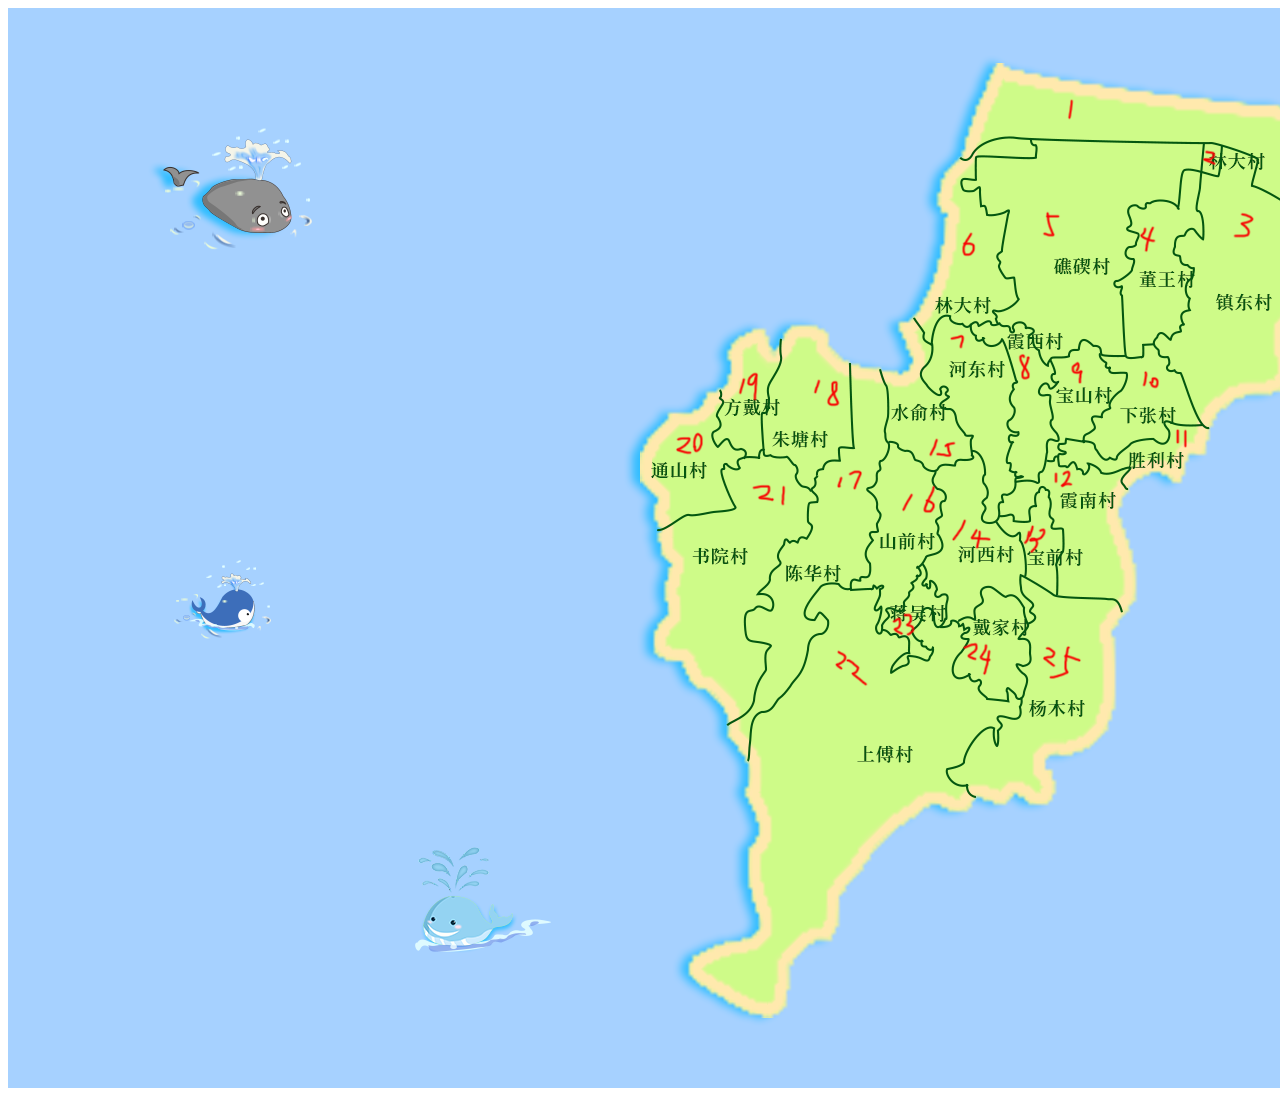
==== html/mapXY.html @ faf5d1be "xp" ====
<!DOCTYPE html>
<html>
<head>
    <meta charset="utf-8" />
    <meta http-equiv="X-UA-Compatible" content="IE=edge">
    <title>Page Title</title>
    <meta name="viewport" content="width=device-width, initial-scale=1">
    <link rel="stylesheet" type="text/css" media="screen" href="main.css" />
    <script src="main.js"></script>
</head>
<body>
<img src="资料/霞浦街道村.png" alt="" usemap="#Map">
<map name="Map">
  <area shape="poly" coords="991,62,1269,104,1340,156,1310,182,1310,216,1244,177,1252,151,1203,134,1020,131,985,130,960,147" href="#">
  <area shape="poly" coords="1216,137,1211,168,1195,163,1197,135,1205,135" href="#">
  <area shape="poly" coords="1217,140,1251,152,1244,177,1308,217,1299,298,1272,317,1276,367,1254,380,1225,384,1196,416,1175,366,1160,360,1162,350,1151,347,1149,334,1154,326,1162,333,1175,321,1176,303,1182,300,1179,278,1186,263,1165,245,1182,222,1192,232,1195,205,1190,202,1193,164,1211,168" href="#">
  <area shape="poly" coords="1118,349,1137,349,1135,337,1144,336,1152,324,1163,329,1174,320,1175,303,1182,300,1178,277,1185,262,1166,244,1184,222,1192,229,1194,206,1189,201,1191,162,1176,161,1170,200,1144,192,1121,198,1120,216,1132,224,1128,235,1118,241,1126,251,1109,275,1115,282" href="#">
  <area shape="poly" coords="1196,134,1193,162,1175,160,1169,197,1146,190,1120,198,1119,219,1130,223,1129,235,1119,240,1126,250,1107,275,1114,280,1117,347,1095,346,1092,338,1087,338,1075,331,1071,340,1064,342,1063,349,1044,349,1041,355,1023,333,1027,323,1019,318,1007,318,993,316,987,307,1011,294,1008,271,996,269,990,249,995,240,1000,202,984,208,976,199,972,180,957,182,954,172,964,173,971,149,1027,148,1024,135" href="#">
  <area shape="poly" coords="1023,131,1027,148,970,149,965,169,955,172,958,181,970,181,974,199,981,207,999,202,993,243,989,250,996,270,1007,269,1010,290,989,304,991,316,965,317,939,306,926,337,910,314,946,210,938,192,958,151,985,129" href="#">
  <area shape="poly" coords="925,337,942,309,965,318,974,332,986,337,996,333,1010,373,1001,391,1006,401,1001,413,1012,426,1002,432,1000,450,1009,470,993,487,993,509,976,512,979,486,976,470,974,449,962,444,965,431,950,418,947,404,935,397,940,389,939,378,932,385,911,367" href="#">
  <area shape="poly" coords="969,318,975,329,988,336,996,330,1010,373,1003,393,1008,400,1003,410,1012,424,1005,433,1002,447,1010,469,1032,473,1032,464,1041,436,1048,433,1044,417,1041,390,1031,386,1038,374,1042,380,1051,375,1045,370,1045,354,1039,358,1023,332,1026,323,1017,318" href="#">
  <area shape="poly" coords="1077,331,1094,344,1102,365,1118,362,1114,379,1100,394,1100,404,1087,407,1087,421,1076,433,1058,431,1051,437,1062,446,1040,451,1043,436,1051,433,1042,389,1033,386,1037,377,1042,380,1050,374,1046,371,1045,352,1064,349" href="#">
  <area shape="poly" coords="1097,346,1104,363,1118,363,1117,378,1102,393,1102,401,1090,407,1088,419,1078,434,1086,435,1095,452,1106,451,1135,432,1145,432,1157,434,1162,424,1157,414,1194,417,1174,367,1159,363,1160,351,1150,347,1147,337,1135,338,1139,349" href="#">
  <area shape="poly" coords="1196,417,1193,438,1173,442,1166,463,1142,456,1119,481,1113,474,1122,461,1096,466,1080,455,1077,467,1064,453,1061,460,1052,456,1050,449,1063,447,1053,438,1059,432,1085,436,1097,451,1109,452,1135,433,1156,432,1163,426,1159,415" href="#">
  <area shape="poly" coords="1119,481,1112,474,1120,462,1095,465,1081,457,1077,465,1065,454,1061,459,1052,457,1044,451,1031,461,1032,472,1012,469,1007,480,996,487,994,507,1002,507,1007,510,1023,514,1023,500,1030,498,1029,484,1036,479,1042,487,1043,503,1045,517,1055,521,1056,542,1050,555,1050,588,1107,592,1114,598,1121,555,1107,513,1104,499" href="#">
  <area shape="poly" coords="1050,588,1048,555,1055,544,1055,524,1045,519,1041,487,1038,481,1030,483,1031,496,1024,499,1024,510,1007,510,994,508,990,513,1003,527,1011,524,1019,568" href="#">
  <area shape="poly" coords="964,446,973,450,976,472,980,487,976,511,988,516,1003,527,1011,525,1018,570,1015,565,1014,582,1025,595,1022,602,1029,608,1022,618,1017,594,999,587,977,577,975,585,974,595,968,604,953,612,936,618,939,587,933,587,928,577,923,573,920,583,912,577,919,567,914,556,919,549,933,542,930,519,933,506,934,493,935,484,927,475,931,458,946,458,949,454" href="#">
  <area shape="poly" coords="874,369,897,374,909,368,931,386,938,380,940,390,933,396,946,403,951,415,964,429,963,446,933,458,927,462,915,456,907,451,901,442,889,438,880,434,878,406,880,385" href="#">
  <area shape="poly" coords="881,435,900,442,909,452,929,461,927,476,936,483,930,524,932,539,911,558,914,565,895,598,884,599,880,606,875,623,872,626,873,601,868,601,875,580,846,580,842,574,863,567,861,546,866,526,870,526,871,507,861,482" href="#">
  <area shape="poly" coords="842,364,873,365,881,434,860,480,872,506,867,525,861,546,862,566,844,573,845,582,831,578,819,576,799,604,806,611,812,604,820,614,819,623,806,630,798,657,767,698,751,706,741,743,724,717,746,695,764,636,738,630,738,602,751,599,765,603,765,591,752,585,775,555,772,542,778,533,798,531,805,517,800,496,811,494,803,480,819,456,831,452,832,439,845,438" href="#">
  <area shape="poly" coords="776,338,796,322,837,359,844,440,831,438,833,453,815,458,803,479,787,472,789,460,779,449,753,448,753,406,762,402,762,380" href="#">
  <area shape="poly" coords="769,349,759,346,747,329,731,337,722,383,715,386,711,409,713,417,707,425,711,438,721,432,732,442,738,449,755,447,752,408,763,400,762,377" href="#">
  <area shape="poly" coords="652,519,679,507,727,501,712,462,716,456,730,460,730,453,737,448,721,433,710,438,705,426,712,414,710,386,699,402,674,413,641,439,640,468,654,489" href="#">
  <area shape="poly" coords="728,499,681,507,656,521,670,555,666,614,655,631,660,649,680,648,697,678,725,714,762,639,749,634,737,629,737,603,749,597,764,601,764,593,750,588,773,554,770,542,780,528,800,530,805,518,799,496,810,493,805,479,790,474,789,462,778,450,756,449,734,450,733,460,717,456,714,463" href="#">
  <area shape="poly" coords="743,744,743,783,758,820,748,842,748,889,755,927,693,956,755,999,779,953,817,921,827,882,918,794,957,796,970,787,960,778,938,765,955,757,978,721,985,720,990,739,991,724,995,719,989,709,1009,710,1016,688,1004,681,1000,693,977,689,972,678,973,676,962,669,947,669,946,655,962,634,955,628,964,621,950,617,936,618,927,619,923,602,918,601,905,622,916,637,925,640,922,650,901,648,902,658,886,662,892,649,900,639,899,628,888,628,872,625,871,601,868,601,873,581,843,582,819,577,801,603,808,609,811,603,820,612,818,623,805,630,800,659,765,700,754,705" href="#">
  <area shape="poly" coords="912,558,919,564,913,576,921,581,926,573,931,584,937,587,935,614,929,617,926,600,921,599,905,619,914,636,924,640,922,649,902,648,902,654,887,662,896,647,902,640,899,628,876,626,884,603,897,604,897,595,916,565" href="#">
  <area shape="poly" coords="978,577,1017,595,1021,616,1011,629,1020,631,1021,655,1010,654,1019,669,1017,685,1001,683,1000,691,979,688,973,679,965,668,951,669,946,657,961,636,956,628,963,623,953,616,942,618,968,605,975,595" href="#">
  <area shape="poly" coords="940,765,971,785,993,788,1004,780,1034,792,1042,781,1030,757,1040,740,1083,734,1099,696,1098,618,1112,599,1106,591,1051,590,1018,568,1015,581,1025,594,1023,602,1031,608,1012,629,1020,630,1021,655,1014,654,1020,668,1011,708,992,710,995,718,992,725,992,741,984,723,979,722,954,759" href="#">
</map>

</body>
</html>
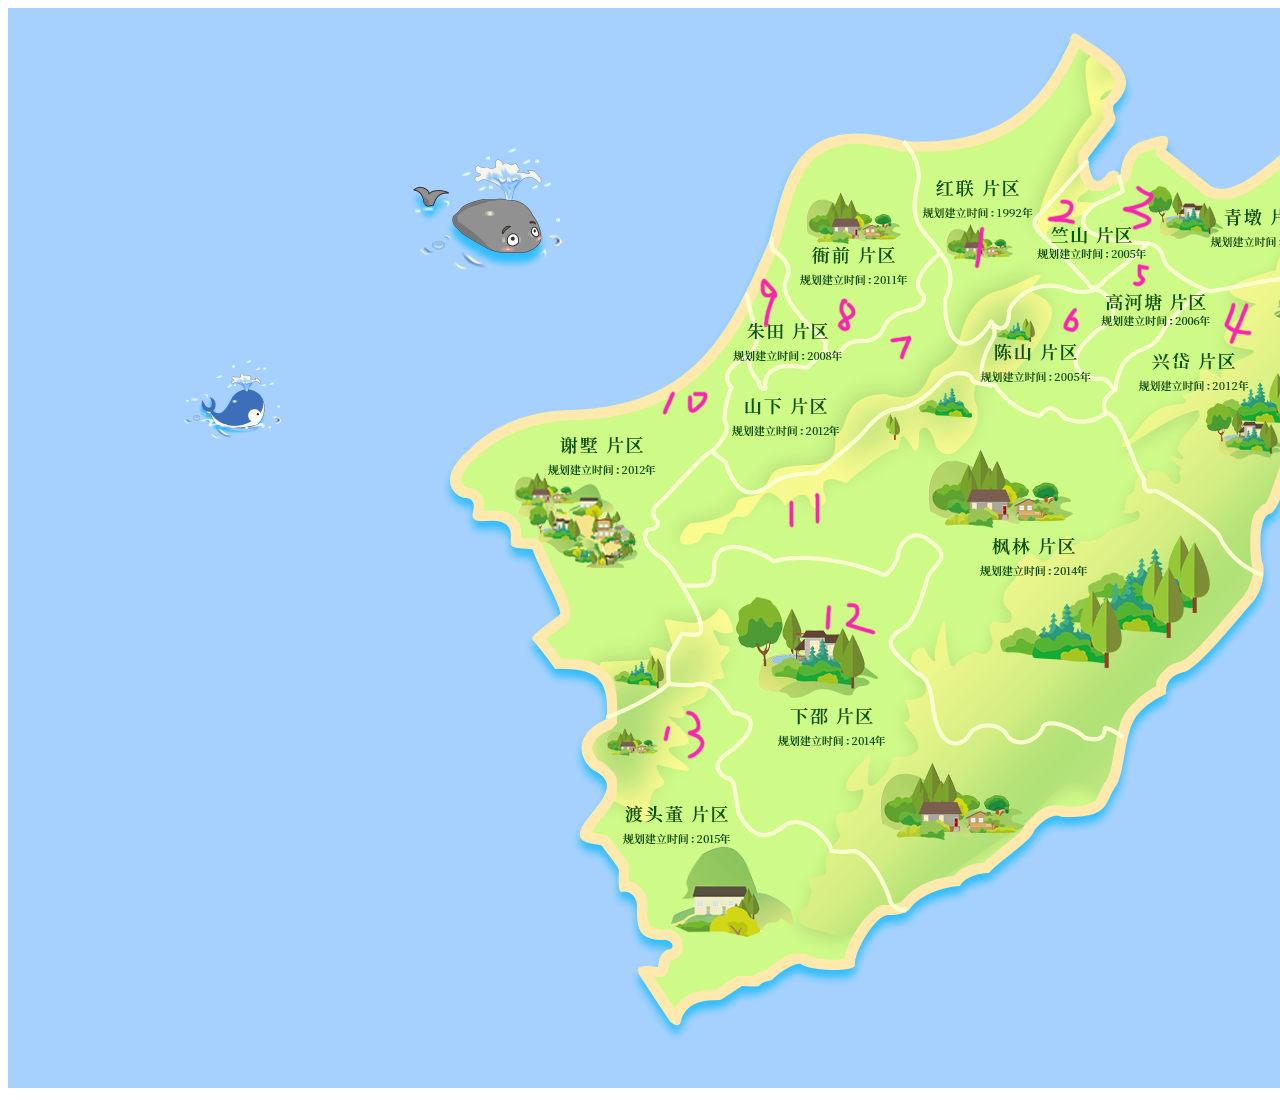
==== commit 178200b0: "xg" ====
--- a/html/mapXY.html
+++ b/html/mapXY.html
@@ -9,34 +9,23 @@
     <script src="main.js"></script>
 </head>
 <body>
-<img src="资料/霞浦街道村.png" alt="" usemap="#Map">
+<img src="资料/小港街道片区编号.png" alt="" usemap="#Map">
 <map name="Map">
-  <area shape="poly" coords="991,62,1269,104,1340,156,1310,182,1310,216,1244,177,1252,151,1203,134,1020,131,985,130,960,147" href="#">
-  <area shape="poly" coords="1216,137,1211,168,1195,163,1197,135,1205,135" href="#">
-  <area shape="poly" coords="1217,140,1251,152,1244,177,1308,217,1299,298,1272,317,1276,367,1254,380,1225,384,1196,416,1175,366,1160,360,1162,350,1151,347,1149,334,1154,326,1162,333,1175,321,1176,303,1182,300,1179,278,1186,263,1165,245,1182,222,1192,232,1195,205,1190,202,1193,164,1211,168" href="#">
-  <area shape="poly" coords="1118,349,1137,349,1135,337,1144,336,1152,324,1163,329,1174,320,1175,303,1182,300,1178,277,1185,262,1166,244,1184,222,1192,229,1194,206,1189,201,1191,162,1176,161,1170,200,1144,192,1121,198,1120,216,1132,224,1128,235,1118,241,1126,251,1109,275,1115,282" href="#">
-  <area shape="poly" coords="1196,134,1193,162,1175,160,1169,197,1146,190,1120,198,1119,219,1130,223,1129,235,1119,240,1126,250,1107,275,1114,280,1117,347,1095,346,1092,338,1087,338,1075,331,1071,340,1064,342,1063,349,1044,349,1041,355,1023,333,1027,323,1019,318,1007,318,993,316,987,307,1011,294,1008,271,996,269,990,249,995,240,1000,202,984,208,976,199,972,180,957,182,954,172,964,173,971,149,1027,148,1024,135" href="#">
-  <area shape="poly" coords="1023,131,1027,148,970,149,965,169,955,172,958,181,970,181,974,199,981,207,999,202,993,243,989,250,996,270,1007,269,1010,290,989,304,991,316,965,317,939,306,926,337,910,314,946,210,938,192,958,151,985,129" href="#">
-  <area shape="poly" coords="925,337,942,309,965,318,974,332,986,337,996,333,1010,373,1001,391,1006,401,1001,413,1012,426,1002,432,1000,450,1009,470,993,487,993,509,976,512,979,486,976,470,974,449,962,444,965,431,950,418,947,404,935,397,940,389,939,378,932,385,911,367" href="#">
-  <area shape="poly" coords="969,318,975,329,988,336,996,330,1010,373,1003,393,1008,400,1003,410,1012,424,1005,433,1002,447,1010,469,1032,473,1032,464,1041,436,1048,433,1044,417,1041,390,1031,386,1038,374,1042,380,1051,375,1045,370,1045,354,1039,358,1023,332,1026,323,1017,318" href="#">
-  <area shape="poly" coords="1077,331,1094,344,1102,365,1118,362,1114,379,1100,394,1100,404,1087,407,1087,421,1076,433,1058,431,1051,437,1062,446,1040,451,1043,436,1051,433,1042,389,1033,386,1037,377,1042,380,1050,374,1046,371,1045,352,1064,349" href="#">
-  <area shape="poly" coords="1097,346,1104,363,1118,363,1117,378,1102,393,1102,401,1090,407,1088,419,1078,434,1086,435,1095,452,1106,451,1135,432,1145,432,1157,434,1162,424,1157,414,1194,417,1174,367,1159,363,1160,351,1150,347,1147,337,1135,338,1139,349" href="#">
-  <area shape="poly" coords="1196,417,1193,438,1173,442,1166,463,1142,456,1119,481,1113,474,1122,461,1096,466,1080,455,1077,467,1064,453,1061,460,1052,456,1050,449,1063,447,1053,438,1059,432,1085,436,1097,451,1109,452,1135,433,1156,432,1163,426,1159,415" href="#">
-  <area shape="poly" coords="1119,481,1112,474,1120,462,1095,465,1081,457,1077,465,1065,454,1061,459,1052,457,1044,451,1031,461,1032,472,1012,469,1007,480,996,487,994,507,1002,507,1007,510,1023,514,1023,500,1030,498,1029,484,1036,479,1042,487,1043,503,1045,517,1055,521,1056,542,1050,555,1050,588,1107,592,1114,598,1121,555,1107,513,1104,499" href="#">
-  <area shape="poly" coords="1050,588,1048,555,1055,544,1055,524,1045,519,1041,487,1038,481,1030,483,1031,496,1024,499,1024,510,1007,510,994,508,990,513,1003,527,1011,524,1019,568" href="#">
-  <area shape="poly" coords="964,446,973,450,976,472,980,487,976,511,988,516,1003,527,1011,525,1018,570,1015,565,1014,582,1025,595,1022,602,1029,608,1022,618,1017,594,999,587,977,577,975,585,974,595,968,604,953,612,936,618,939,587,933,587,928,577,923,573,920,583,912,577,919,567,914,556,919,549,933,542,930,519,933,506,934,493,935,484,927,475,931,458,946,458,949,454" href="#">
-  <area shape="poly" coords="874,369,897,374,909,368,931,386,938,380,940,390,933,396,946,403,951,415,964,429,963,446,933,458,927,462,915,456,907,451,901,442,889,438,880,434,878,406,880,385" href="#">
-  <area shape="poly" coords="881,435,900,442,909,452,929,461,927,476,936,483,930,524,932,539,911,558,914,565,895,598,884,599,880,606,875,623,872,626,873,601,868,601,875,580,846,580,842,574,863,567,861,546,866,526,870,526,871,507,861,482" href="#">
-  <area shape="poly" coords="842,364,873,365,881,434,860,480,872,506,867,525,861,546,862,566,844,573,845,582,831,578,819,576,799,604,806,611,812,604,820,614,819,623,806,630,798,657,767,698,751,706,741,743,724,717,746,695,764,636,738,630,738,602,751,599,765,603,765,591,752,585,775,555,772,542,778,533,798,531,805,517,800,496,811,494,803,480,819,456,831,452,832,439,845,438" href="#">
-  <area shape="poly" coords="776,338,796,322,837,359,844,440,831,438,833,453,815,458,803,479,787,472,789,460,779,449,753,448,753,406,762,402,762,380" href="#">
-  <area shape="poly" coords="769,349,759,346,747,329,731,337,722,383,715,386,711,409,713,417,707,425,711,438,721,432,732,442,738,449,755,447,752,408,763,400,762,377" href="#">
-  <area shape="poly" coords="652,519,679,507,727,501,712,462,716,456,730,460,730,453,737,448,721,433,710,438,705,426,712,414,710,386,699,402,674,413,641,439,640,468,654,489" href="#">
-  <area shape="poly" coords="728,499,681,507,656,521,670,555,666,614,655,631,660,649,680,648,697,678,725,714,762,639,749,634,737,629,737,603,749,597,764,601,764,593,750,588,773,554,770,542,780,528,800,530,805,518,799,496,810,493,805,479,790,474,789,462,778,450,756,449,734,450,733,460,717,456,714,463" href="#">
-  <area shape="poly" coords="743,744,743,783,758,820,748,842,748,889,755,927,693,956,755,999,779,953,817,921,827,882,918,794,957,796,970,787,960,778,938,765,955,757,978,721,985,720,990,739,991,724,995,719,989,709,1009,710,1016,688,1004,681,1000,693,977,689,972,678,973,676,962,669,947,669,946,655,962,634,955,628,964,621,950,617,936,618,927,619,923,602,918,601,905,622,916,637,925,640,922,650,901,648,902,658,886,662,892,649,900,639,899,628,888,628,872,625,871,601,868,601,873,581,843,582,819,577,801,603,808,609,811,603,820,612,818,623,805,630,800,659,765,700,754,705" href="#">
-  <area shape="poly" coords="912,558,919,564,913,576,921,581,926,573,931,584,937,587,935,614,929,617,926,600,921,599,905,619,914,636,924,640,922,649,902,648,902,654,887,662,896,647,902,640,899,628,876,626,884,603,897,604,897,595,916,565" href="#">
-  <area shape="poly" coords="978,577,1017,595,1021,616,1011,629,1020,631,1021,655,1010,654,1019,669,1017,685,1001,683,1000,691,979,688,973,679,965,668,951,669,946,657,961,636,956,628,963,623,953,616,942,618,968,605,975,595" href="#">
-  <area shape="poly" coords="940,765,971,785,993,788,1004,780,1034,792,1042,781,1030,757,1040,740,1083,734,1099,696,1098,618,1112,599,1106,591,1051,590,1018,568,1015,581,1025,594,1023,602,1031,608,1012,629,1020,630,1021,655,1014,654,1020,668,1011,708,992,710,995,718,992,725,992,741,984,723,979,722,954,759" href="#">
+  <area shape="poly" coords="895,133,912,174,909,212,945,269,939,308,954,336,981,316,999,319,1004,298,1039,276,1086,280,1027,215,1078,157,1102,108,1102,98,1111,68,1065,33,1013,110,956,136" href="#">
+  <area shape="poly" coords="1076,162,1030,214,1088,279,1140,235,1106,231,1076,215,1094,191,1114,184,1112,171,1097,176,1084,172" href="#">
+  <area shape="poly" coords="1151,134,1128,140,1116,171,1116,181,1094,190,1079,214,1108,230,1142,233,1150,239,1157,251,1200,282,1331,254,1395,195,1334,164,1334,150,1304,130,1225,183,1200,185" href="#">
+  <area shape="poly" coords="1330,255,1195,283,1164,311,1143,338,1120,347,1107,379,1097,401,1138,479,1147,483,1211,526,1252,567,1247,511,1271,489,1290,415,1315,391,1313,365,1321,342,1325,312,1312,286" href="#">
+  <area shape="poly" coords="1142,237,1091,278,1106,304,1073,341,1069,360,1097,373,1107,376,1118,348,1142,337,1195,280,1156,256,1151,242" href="#">
+  <area shape="poly" coords="1089,282,1042,277,1006,299,1000,320,988,320,970,374,987,377,1031,408,1042,398,1053,407,1097,407,1106,378,1069,361,1072,339,1104,302" href="#">
+  <area shape="poly" coords="928,245,944,268,937,307,954,338,981,318,986,322,968,372,955,366,932,377,892,402,812,466,780,469,755,484,729,478,704,444,719,422,723,379,719,370,736,350,756,382,761,363,792,359,823,355,853,333,864,333,886,311,916,291,910,271" href="#">
+  <area shape="poly" coords="896,135,829,133,790,160,768,235,778,258,778,278,817,335,816,345,847,332,864,331,913,290,907,270,926,244,907,210,910,173" href="#">
+  <area shape="poly" coords="765,240,777,257,777,280,816,333,813,350,761,361,756,379,738,352,750,335,740,290" href="#">
+  <area shape="poly" coords="738,291,748,333,716,367,721,377,718,420,646,502,652,517,638,523,645,545,693,622,677,628,661,647,661,679,601,708,597,671,552,658,533,631,557,610,531,540,507,536,503,512,469,507,470,492,447,474,480,432,558,409,652,390,700,354" href="#">
+  <area shape="poly" coords="703,444,649,502,653,517,642,523,646,544,676,578,700,575,709,547,730,539,767,552,824,550,874,566,902,530,933,543,903,611,884,629,916,671,936,730,954,736,971,719,990,720,1011,737,1033,723,1039,713,1082,734,1100,721,1120,728,1122,701,1148,686,1167,661,1250,569,1140,480,1096,407,1052,411,1041,403,1031,409,986,380,956,369,815,468,780,472,754,487,729,481" href="#">
+  <area shape="poly" coords="678,580,695,622,680,630,664,648,663,678,700,675,726,705,742,710,732,736,709,756,723,772,732,812,759,830,785,814,813,823,823,841,849,844,889,902,933,875,986,859,1037,803,1090,799,1119,730,1099,723,1083,736,1040,716,1013,739,992,722,971,721,957,740,935,732,917,673,882,629,902,609,931,542,903,532,876,567,825,552,766,553,731,543,712,547,702,576" href="#">
+  <area shape="poly" coords="700,675,663,680,604,709,582,727,584,754,603,774,580,823,602,838,616,859,617,881,642,924,667,936,649,960,641,965,667,1009,714,987,796,952,846,954,886,900,848,846,823,844,812,828,786,817,759,831,732,815,723,776,708,756,729,733,738,711,724,706" href="#">
 </map>
+
 
 </body>
 </html>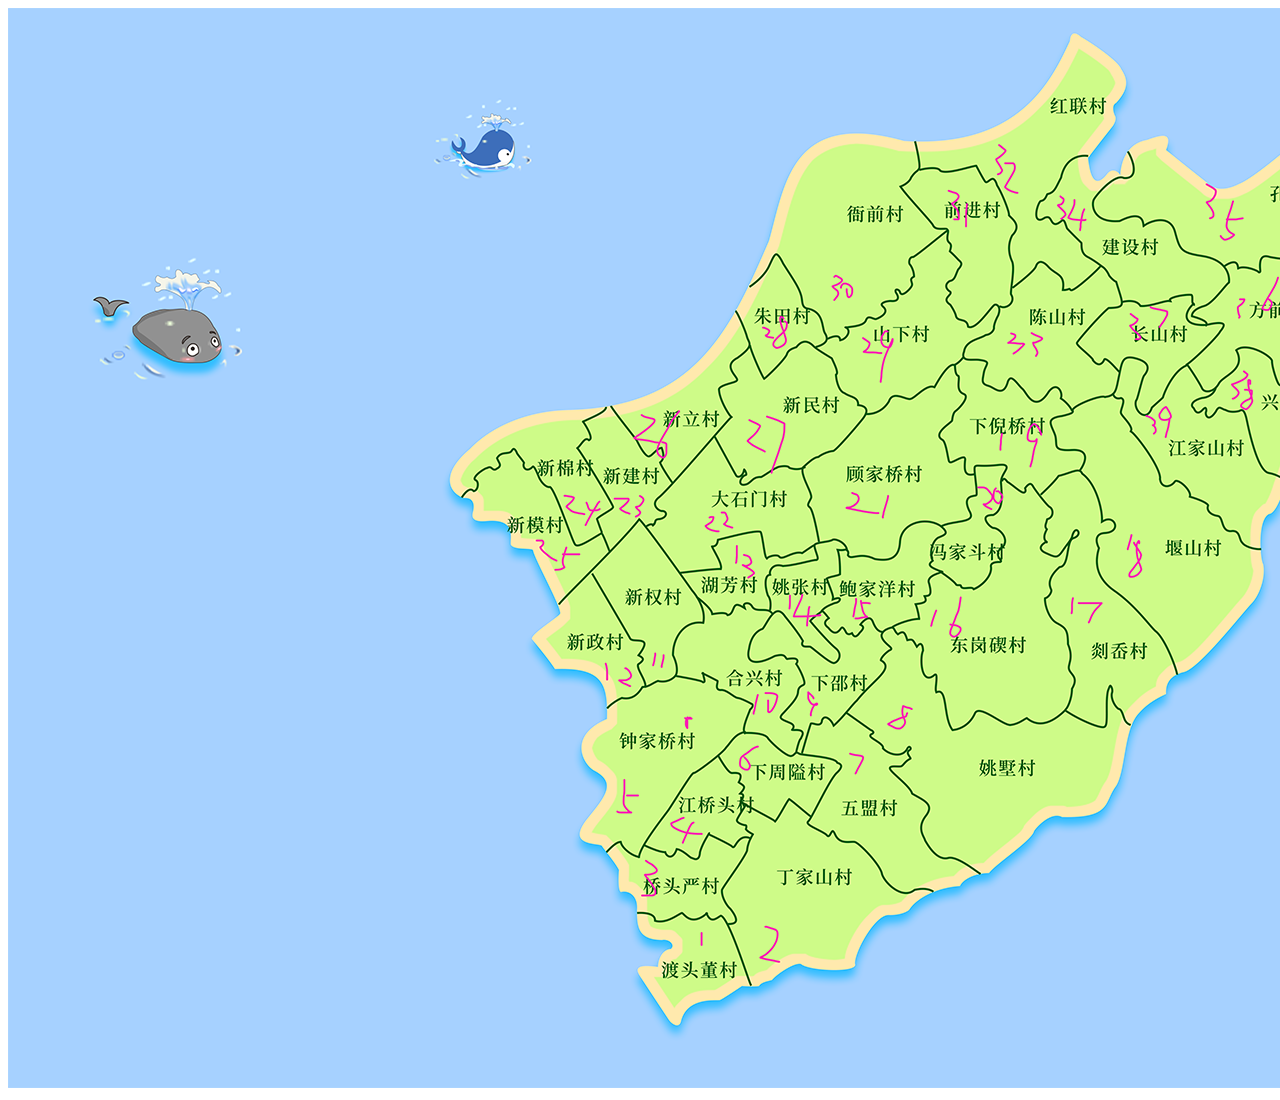
==== commit 28539a65: "xg" ====
--- a/html/mapXY.html
+++ b/html/mapXY.html
@@ -9,23 +9,47 @@
     <script src="main.js"></script>
 </head>
 <body>
-<img src="资料/小港街道片区编号.png" alt="" usemap="#Map">
+<img src="资料/小港街道村编号.png" alt="" usemap="#Map">
 <map name="Map">
-  <area shape="poly" coords="895,133,912,174,909,212,945,269,939,308,954,336,981,316,999,319,1004,298,1039,276,1086,280,1027,215,1078,157,1102,108,1102,98,1111,68,1065,33,1013,110,956,136" href="#">
-  <area shape="poly" coords="1076,162,1030,214,1088,279,1140,235,1106,231,1076,215,1094,191,1114,184,1112,171,1097,176,1084,172" href="#">
-  <area shape="poly" coords="1151,134,1128,140,1116,171,1116,181,1094,190,1079,214,1108,230,1142,233,1150,239,1157,251,1200,282,1331,254,1395,195,1334,164,1334,150,1304,130,1225,183,1200,185" href="#">
-  <area shape="poly" coords="1330,255,1195,283,1164,311,1143,338,1120,347,1107,379,1097,401,1138,479,1147,483,1211,526,1252,567,1247,511,1271,489,1290,415,1315,391,1313,365,1321,342,1325,312,1312,286" href="#">
-  <area shape="poly" coords="1142,237,1091,278,1106,304,1073,341,1069,360,1097,373,1107,376,1118,348,1142,337,1195,280,1156,256,1151,242" href="#">
-  <area shape="poly" coords="1089,282,1042,277,1006,299,1000,320,988,320,970,374,987,377,1031,408,1042,398,1053,407,1097,407,1106,378,1069,361,1072,339,1104,302" href="#">
-  <area shape="poly" coords="928,245,944,268,937,307,954,338,981,318,986,322,968,372,955,366,932,377,892,402,812,466,780,469,755,484,729,478,704,444,719,422,723,379,719,370,736,350,756,382,761,363,792,359,823,355,853,333,864,333,886,311,916,291,910,271" href="#">
-  <area shape="poly" coords="896,135,829,133,790,160,768,235,778,258,778,278,817,335,816,345,847,332,864,331,913,290,907,270,926,244,907,210,910,173" href="#">
-  <area shape="poly" coords="765,240,777,257,777,280,816,333,813,350,761,361,756,379,738,352,750,335,740,290" href="#">
-  <area shape="poly" coords="738,291,748,333,716,367,721,377,718,420,646,502,652,517,638,523,645,545,693,622,677,628,661,647,661,679,601,708,597,671,552,658,533,631,557,610,531,540,507,536,503,512,469,507,470,492,447,474,480,432,558,409,652,390,700,354" href="#">
-  <area shape="poly" coords="703,444,649,502,653,517,642,523,646,544,676,578,700,575,709,547,730,539,767,552,824,550,874,566,902,530,933,543,903,611,884,629,916,671,936,730,954,736,971,719,990,720,1011,737,1033,723,1039,713,1082,734,1100,721,1120,728,1122,701,1148,686,1167,661,1250,569,1140,480,1096,407,1052,411,1041,403,1031,409,986,380,956,369,815,468,780,472,754,487,729,481" href="#">
-  <area shape="poly" coords="678,580,695,622,680,630,664,648,663,678,700,675,726,705,742,710,732,736,709,756,723,772,732,812,759,830,785,814,813,823,823,841,849,844,889,902,933,875,986,859,1037,803,1090,799,1119,730,1099,723,1083,736,1040,716,1013,739,992,722,971,721,957,740,935,732,917,673,882,629,902,609,931,542,903,532,876,567,825,552,766,553,731,543,712,547,702,576" href="#">
-  <area shape="poly" coords="700,675,663,680,604,709,582,727,584,754,603,774,580,823,602,838,616,859,617,881,642,924,667,936,649,960,641,965,667,1009,714,987,796,952,846,954,886,900,848,846,823,844,812,828,786,817,759,831,732,815,723,776,708,756,729,733,738,711,724,706" href="#">
+  <area shape="poly" coords="636,963,665,1009,741,972,716,907,700,906,685,912,677,904,649,914,635,905,641,924,667,930,658,957" href="#">
+  <area shape="poly" coords="721,914,743,974,786,949,844,956,869,905,914,884,878,874,849,833,824,826,799,815,805,809,782,791,768,812,738,796,729,811,746,826,714,880,728,912" href="#">
+  <area shape="poly" coords="603,843,614,864,616,880,633,886,631,903,651,913,675,904,688,911,701,905,716,907,722,915,727,912,714,882,743,831,731,831,726,841,701,827,690,848,670,843,664,850,636,839,630,849,610,833" href="#">
+  <area shape="poly" coords="711,749,681,765,637,838,664,847,669,840,689,845,700,826,725,840,728,830,743,831,729,813,736,800,732,766,721,763" href="#">
+  <area shape="poly" coords="605,698,668,668,697,673,695,664,709,671,711,682,745,697,737,721,712,749,680,764,631,848,614,832,602,841,577,827,604,780,582,747,604,716" href="#">
+  <area shape="poly" coords="737,724,714,749,722,763,732,765,737,794,770,811,782,792,802,808,835,759,790,745,784,748,759,728" href="#">
+  <area shape="poly" coords="795,743,802,714,816,710,827,717,839,704,865,724,882,745,902,742,903,752,885,760,904,786,923,800,911,818,932,850,947,845,974,864,913,882,876,872,852,832,803,813,835,759" href="#">
+  <area shape="poly" coords="882,619,874,624,883,637,873,651,878,658,839,703,865,723,884,742,904,738,904,748,889,758,924,796,914,818,930,846,946,845,973,862,1036,806,1091,799,1120,714,1102,677,1097,719,1057,701,1034,716,1021,710,1003,717,970,704,945,723,932,684,929,667,918,668,914,639" href="#">
+  <area shape="poly" coords="797,744,789,741,795,722,785,722,772,709,797,675,792,653,773,647,742,653,746,625,755,620,771,603,794,634,802,636,824,651,832,646,805,613,815,603,820,606,816,615,823,620,831,624,836,619,847,628,855,620,853,616,860,610,875,622,882,638,874,652,878,659,828,716,817,710,801,713" href="#">
+  <area shape="poly" coords="763,606,739,595,737,601,729,595,721,608,703,607,691,592,696,615,666,634,669,665,697,671,696,665,711,671,712,678,745,698,736,727,760,725,783,746,796,723,783,721,774,713,798,673,791,655,771,649,746,654,746,629" href="#">
+  <area shape="poly" coords="631,509,691,592,698,614,681,615,669,631,670,667,640,676,630,661,635,652,630,647,637,634,622,630,584,567" href="#">
+  <area shape="poly" coords="584,565,552,592,556,609,533,627,550,658,584,657,605,695,641,679,631,659,634,654,629,649,636,634,621,630" href="#">
+  <area shape="poly" coords="673,563,705,606,719,608,728,596,738,600,738,594,761,603,758,573,764,562,774,559,810,551,807,539,772,550,762,547,752,524,709,530,704,540,712,559" href="#">
+  <area shape="poly" coords="808,536,811,553,765,563,760,570,762,605,767,606,769,603,796,632,826,649,833,646,804,615,816,599,833,592,824,591,819,571,832,568,831,540,841,542,826,531" href="#">
+  <area shape="poly" coords="840,539,832,541,833,568,821,571,827,589,835,591,816,602,822,606,819,615,829,624,837,618,849,627,855,619,853,614,861,609,876,621,909,612,909,598,919,592,919,589,923,585,921,573,932,565,924,558,925,555,925,537,940,527,924,514,902,517,891,540,879,553,842,549" href="#">
+  <area shape="poly" coords="935,564,922,572,924,584,918,589,913,597,910,611,888,619,915,637,919,667,928,666,946,720,971,705,1004,716,1019,710,1037,716,1061,700,1069,670,1060,660,1063,642,1060,636,1057,621,1042,609,1039,591,1044,584,1045,571,1053,558,1061,535,1050,547,1034,541,1039,534,1042,510,1044,501,1024,475,1018,485,997,472,992,500,979,509,985,521,996,536,992,554,985,556,972,580,953,579" href="#">
+  <area shape="poly" coords="1033,483,1045,501,1040,534,1037,540,1050,548,1063,530,1046,573,1045,582,1039,589,1044,609,1058,621,1062,662,1069,668,1061,701,1099,718,1103,679,1121,714,1169,658,1155,625,1091,573,1090,544,1090,524,1105,522,1107,514,1094,514,1089,483,1074,463,1051,466" href="#">
+  <area shape="poly" coords="1072,462,1089,481,1095,514,1107,514,1107,523,1092,525,1092,571,1157,624,1167,661,1249,576,1249,540,1234,533,1231,522,1218,523,1212,511,1199,503,1201,496,1182,487,1171,472,1156,480,1123,423,1113,406,1117,395,1106,387,1067,397,1045,410,1049,438,1076,444" href="#">
+  <area shape="poly" coords="957,349,978,352,976,371,997,380,1003,372,1027,394,1046,378,1055,389,1063,399,1038,413,1049,438,1075,444,1072,464,1051,466,1034,483,1023,473,1018,484,994,470,1000,457,971,459,968,467,959,463,958,451,945,455,933,431,943,414,959,388,950,373,950,360" href="#">
+  <area shape="poly" coords="972,458,999,459,993,499,980,509,998,535,993,553,982,556,968,578,925,556,926,538,942,528,935,519,961,509,959,493,970,485,969,467" href="#">
+  <area shape="poly" coords="949,358,958,389,931,427,941,453,957,452,958,460,966,469,967,484,959,494,960,508,933,518,904,517,880,550,845,550,832,532,811,535,795,465,828,445,861,406,886,391,901,390,929,378" href="#">
+  <area shape="poly" coords="793,463,810,536,772,548,763,546,750,522,709,531,703,539,712,557,672,564,640,518,661,507,648,496,708,430,729,467,738,462,734,476,766,462,782,460" href="#">
+  <area shape="poly" coords="602,397,580,412,581,428,570,439,605,500,591,507,602,543,631,511,639,519,660,507,650,495,665,474,654,454,655,441,641,448" href="#">
+  <area shape="poly" coords="605,499,592,508,593,524,568,537,544,480,531,470,527,460,518,460,515,454,508,442,489,448,492,455,487,459,481,459,468,468,469,479,464,481,458,483,446,472,479,435,529,412,577,407,579,428,570,439" href="#">
+  <area shape="poly" coords="464,486,470,497,473,507,501,509,508,534,531,536,552,591,603,543,593,524,571,538,543,479,526,462,519,461,507,446,493,450,499,458,487,462,480,460,469,469,469,480" href="#">
+  <area shape="poly" coords="609,401,657,387,697,357,730,307,741,338,722,356,731,370,712,377,722,411,666,473,653,455,655,440,642,447" href="#">
+  <area shape="poly" coords="742,340,726,358,727,369,715,376,722,410,707,429,730,466,739,462,732,476,776,460,797,461,829,442,858,406,851,395,833,377,829,362,820,347,798,336,757,370" href="#">
+  <area shape="poly" coords="745,278,767,246,797,296,810,305,818,329,808,338,794,332,756,370,733,306" href="#">
+  <area shape="poly" coords="811,338,826,329,831,333,841,324,838,319,858,314,877,306,875,297,890,292,890,284,897,285,904,252,941,226,944,243,954,256,943,273,942,281,944,286,940,290,947,304,957,317,988,297,988,324,960,336,956,351,929,378,903,389,883,387,858,404,835,379,822,348" href="#">
+  <area shape="poly" coords="767,242,794,154,829,133,905,136,911,157,897,177,928,222,936,219,907,252,896,283,876,296,878,304,838,317,835,329,822,327,808,302,796,297" href="#">
+  <area shape="poly" coords="911,161,899,176,928,220,940,224,942,241,954,253,945,276,942,291,955,314,984,296,1001,298,1006,289,1003,232,1008,216,1000,210,989,172,980,173,968,160,937,166" href="#">
+  <area shape="poly" coords="1067,34,1115,68,1100,94,1102,116,1078,145,1061,155,1045,189,1029,195,1029,208,1040,210,1045,214,1053,213,1072,235,1075,243,1094,257,1066,281,1054,283,1057,273,1032,253,1007,277,1005,229,1011,219,1000,206,990,169,979,173,967,158,938,165,915,160,909,139,968,135,1026,102" href="#">
+  <area shape="poly" coords="1034,253,1007,278,1005,296,991,298,989,325,962,336,959,348,982,352,977,371,997,380,1002,372,1030,393,1049,378,1064,398,1106,385,1111,365,1096,352,1093,357,1070,338,1102,301,1113,298,1108,275,1095,260,1067,283,1054,283,1056,273" href="#">
+  <area shape="poly" coords="1076,150,1085,178,1103,169,1116,160,1120,146,1127,164,1112,169,1096,184,1087,192,1099,211,1128,209,1136,218,1161,211,1169,228,1175,245,1201,250,1215,258,1218,272,1205,290,1190,301,1184,306,1197,311,1195,317,1177,312,1182,295,1182,283,1160,292,1131,298,1111,294,1109,273,1094,257,1077,242,1076,234,1052,212,1050,215,1043,210,1030,208,1030,198,1050,189,1060,156" href="#">
+  <area shape="poly" coords="1124,144,1128,162,1112,168,1089,193,1100,210,1131,208,1136,216,1157,210,1175,242,1212,255,1225,256,1234,259,1251,263,1255,248,1329,242,1341,247,1387,213,1393,196,1330,163,1330,149,1304,125,1257,165,1212,188,1148,139" href="#">
+  <area shape="poly" coords="1337,246,1255,249,1253,262,1216,258,1220,269,1194,299,1188,307,1198,315,1214,317,1182,357,1195,384,1206,382,1231,358,1231,343,1250,341,1264,351,1272,378,1288,372,1313,390,1312,363,1321,354,1326,313,1318,287" href="#">
+  <area shape="poly" coords="1182,284,1182,298,1176,307,1195,318,1214,317,1181,355,1160,383,1141,407,1126,397,1140,358,1117,350,1110,363,1097,352,1094,356,1071,337,1104,304,1115,297,1133,297" href="#">
+  <area shape="poly" coords="1233,343,1231,358,1206,381,1192,392,1185,398,1192,403,1199,399,1199,407,1204,410,1211,399,1235,402,1255,463,1274,471,1296,412,1315,391,1286,375,1271,380,1263,354,1251,342" href="#">
+  <area shape="poly" coords="1118,352,1141,357,1126,393,1141,408,1179,361,1193,380,1201,382,1184,396,1196,404,1199,401,1199,406,1201,410,1209,402,1233,404,1254,464,1274,472,1258,501,1248,539,1235,533,1231,521,1220,522,1215,508,1202,502,1203,498,1181,487,1168,474,1156,480,1114,406,1117,395,1109,386" href="#">
 </map>
-
-
 </body>
 </html>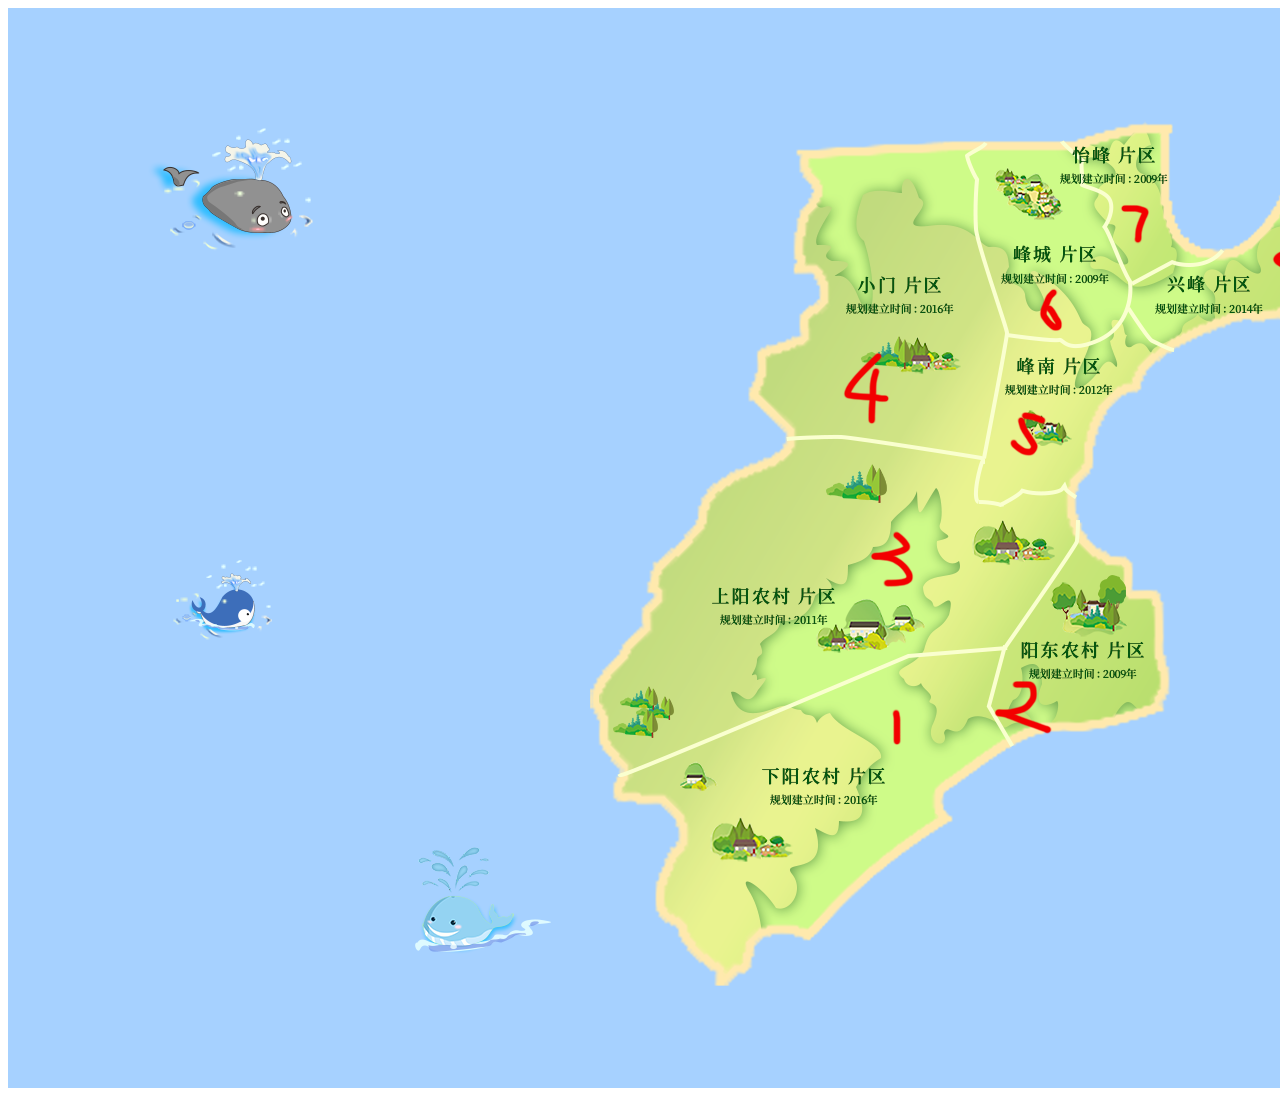
==== commit 12327341: "bfc" ====
--- a/html/mapXY.html
+++ b/html/mapXY.html
@@ -9,47 +9,19 @@
     <script src="main.js"></script>
 </head>
 <body>
-<img src="资料/小港街道村编号.png" alt="" usemap="#Map">
 <map name="Map">
-  <area shape="poly" coords="636,963,665,1009,741,972,716,907,700,906,685,912,677,904,649,914,635,905,641,924,667,930,658,957" href="#">
-  <area shape="poly" coords="721,914,743,974,786,949,844,956,869,905,914,884,878,874,849,833,824,826,799,815,805,809,782,791,768,812,738,796,729,811,746,826,714,880,728,912" href="#">
-  <area shape="poly" coords="603,843,614,864,616,880,633,886,631,903,651,913,675,904,688,911,701,905,716,907,722,915,727,912,714,882,743,831,731,831,726,841,701,827,690,848,670,843,664,850,636,839,630,849,610,833" href="#">
-  <area shape="poly" coords="711,749,681,765,637,838,664,847,669,840,689,845,700,826,725,840,728,830,743,831,729,813,736,800,732,766,721,763" href="#">
-  <area shape="poly" coords="605,698,668,668,697,673,695,664,709,671,711,682,745,697,737,721,712,749,680,764,631,848,614,832,602,841,577,827,604,780,582,747,604,716" href="#">
-  <area shape="poly" coords="737,724,714,749,722,763,732,765,737,794,770,811,782,792,802,808,835,759,790,745,784,748,759,728" href="#">
-  <area shape="poly" coords="795,743,802,714,816,710,827,717,839,704,865,724,882,745,902,742,903,752,885,760,904,786,923,800,911,818,932,850,947,845,974,864,913,882,876,872,852,832,803,813,835,759" href="#">
-  <area shape="poly" coords="882,619,874,624,883,637,873,651,878,658,839,703,865,723,884,742,904,738,904,748,889,758,924,796,914,818,930,846,946,845,973,862,1036,806,1091,799,1120,714,1102,677,1097,719,1057,701,1034,716,1021,710,1003,717,970,704,945,723,932,684,929,667,918,668,914,639" href="#">
-  <area shape="poly" coords="797,744,789,741,795,722,785,722,772,709,797,675,792,653,773,647,742,653,746,625,755,620,771,603,794,634,802,636,824,651,832,646,805,613,815,603,820,606,816,615,823,620,831,624,836,619,847,628,855,620,853,616,860,610,875,622,882,638,874,652,878,659,828,716,817,710,801,713" href="#">
-  <area shape="poly" coords="763,606,739,595,737,601,729,595,721,608,703,607,691,592,696,615,666,634,669,665,697,671,696,665,711,671,712,678,745,698,736,727,760,725,783,746,796,723,783,721,774,713,798,673,791,655,771,649,746,654,746,629" href="#">
-  <area shape="poly" coords="631,509,691,592,698,614,681,615,669,631,670,667,640,676,630,661,635,652,630,647,637,634,622,630,584,567" href="#">
-  <area shape="poly" coords="584,565,552,592,556,609,533,627,550,658,584,657,605,695,641,679,631,659,634,654,629,649,636,634,621,630" href="#">
-  <area shape="poly" coords="673,563,705,606,719,608,728,596,738,600,738,594,761,603,758,573,764,562,774,559,810,551,807,539,772,550,762,547,752,524,709,530,704,540,712,559" href="#">
-  <area shape="poly" coords="808,536,811,553,765,563,760,570,762,605,767,606,769,603,796,632,826,649,833,646,804,615,816,599,833,592,824,591,819,571,832,568,831,540,841,542,826,531" href="#">
-  <area shape="poly" coords="840,539,832,541,833,568,821,571,827,589,835,591,816,602,822,606,819,615,829,624,837,618,849,627,855,619,853,614,861,609,876,621,909,612,909,598,919,592,919,589,923,585,921,573,932,565,924,558,925,555,925,537,940,527,924,514,902,517,891,540,879,553,842,549" href="#">
-  <area shape="poly" coords="935,564,922,572,924,584,918,589,913,597,910,611,888,619,915,637,919,667,928,666,946,720,971,705,1004,716,1019,710,1037,716,1061,700,1069,670,1060,660,1063,642,1060,636,1057,621,1042,609,1039,591,1044,584,1045,571,1053,558,1061,535,1050,547,1034,541,1039,534,1042,510,1044,501,1024,475,1018,485,997,472,992,500,979,509,985,521,996,536,992,554,985,556,972,580,953,579" href="#">
-  <area shape="poly" coords="1033,483,1045,501,1040,534,1037,540,1050,548,1063,530,1046,573,1045,582,1039,589,1044,609,1058,621,1062,662,1069,668,1061,701,1099,718,1103,679,1121,714,1169,658,1155,625,1091,573,1090,544,1090,524,1105,522,1107,514,1094,514,1089,483,1074,463,1051,466" href="#">
-  <area shape="poly" coords="1072,462,1089,481,1095,514,1107,514,1107,523,1092,525,1092,571,1157,624,1167,661,1249,576,1249,540,1234,533,1231,522,1218,523,1212,511,1199,503,1201,496,1182,487,1171,472,1156,480,1123,423,1113,406,1117,395,1106,387,1067,397,1045,410,1049,438,1076,444" href="#">
-  <area shape="poly" coords="957,349,978,352,976,371,997,380,1003,372,1027,394,1046,378,1055,389,1063,399,1038,413,1049,438,1075,444,1072,464,1051,466,1034,483,1023,473,1018,484,994,470,1000,457,971,459,968,467,959,463,958,451,945,455,933,431,943,414,959,388,950,373,950,360" href="#">
-  <area shape="poly" coords="972,458,999,459,993,499,980,509,998,535,993,553,982,556,968,578,925,556,926,538,942,528,935,519,961,509,959,493,970,485,969,467" href="#">
-  <area shape="poly" coords="949,358,958,389,931,427,941,453,957,452,958,460,966,469,967,484,959,494,960,508,933,518,904,517,880,550,845,550,832,532,811,535,795,465,828,445,861,406,886,391,901,390,929,378" href="#">
-  <area shape="poly" coords="793,463,810,536,772,548,763,546,750,522,709,531,703,539,712,557,672,564,640,518,661,507,648,496,708,430,729,467,738,462,734,476,766,462,782,460" href="#">
-  <area shape="poly" coords="602,397,580,412,581,428,570,439,605,500,591,507,602,543,631,511,639,519,660,507,650,495,665,474,654,454,655,441,641,448" href="#">
-  <area shape="poly" coords="605,499,592,508,593,524,568,537,544,480,531,470,527,460,518,460,515,454,508,442,489,448,492,455,487,459,481,459,468,468,469,479,464,481,458,483,446,472,479,435,529,412,577,407,579,428,570,439" href="#">
-  <area shape="poly" coords="464,486,470,497,473,507,501,509,508,534,531,536,552,591,603,543,593,524,571,538,543,479,526,462,519,461,507,446,493,450,499,458,487,462,480,460,469,469,469,480" href="#">
-  <area shape="poly" coords="609,401,657,387,697,357,730,307,741,338,722,356,731,370,712,377,722,411,666,473,653,455,655,440,642,447" href="#">
-  <area shape="poly" coords="742,340,726,358,727,369,715,376,722,410,707,429,730,466,739,462,732,476,776,460,797,461,829,442,858,406,851,395,833,377,829,362,820,347,798,336,757,370" href="#">
-  <area shape="poly" coords="745,278,767,246,797,296,810,305,818,329,808,338,794,332,756,370,733,306" href="#">
-  <area shape="poly" coords="811,338,826,329,831,333,841,324,838,319,858,314,877,306,875,297,890,292,890,284,897,285,904,252,941,226,944,243,954,256,943,273,942,281,944,286,940,290,947,304,957,317,988,297,988,324,960,336,956,351,929,378,903,389,883,387,858,404,835,379,822,348" href="#">
-  <area shape="poly" coords="767,242,794,154,829,133,905,136,911,157,897,177,928,222,936,219,907,252,896,283,876,296,878,304,838,317,835,329,822,327,808,302,796,297" href="#">
-  <area shape="poly" coords="911,161,899,176,928,220,940,224,942,241,954,253,945,276,942,291,955,314,984,296,1001,298,1006,289,1003,232,1008,216,1000,210,989,172,980,173,968,160,937,166" href="#">
-  <area shape="poly" coords="1067,34,1115,68,1100,94,1102,116,1078,145,1061,155,1045,189,1029,195,1029,208,1040,210,1045,214,1053,213,1072,235,1075,243,1094,257,1066,281,1054,283,1057,273,1032,253,1007,277,1005,229,1011,219,1000,206,990,169,979,173,967,158,938,165,915,160,909,139,968,135,1026,102" href="#">
-  <area shape="poly" coords="1034,253,1007,278,1005,296,991,298,989,325,962,336,959,348,982,352,977,371,997,380,1002,372,1030,393,1049,378,1064,398,1106,385,1111,365,1096,352,1093,357,1070,338,1102,301,1113,298,1108,275,1095,260,1067,283,1054,283,1056,273" href="#">
-  <area shape="poly" coords="1076,150,1085,178,1103,169,1116,160,1120,146,1127,164,1112,169,1096,184,1087,192,1099,211,1128,209,1136,218,1161,211,1169,228,1175,245,1201,250,1215,258,1218,272,1205,290,1190,301,1184,306,1197,311,1195,317,1177,312,1182,295,1182,283,1160,292,1131,298,1111,294,1109,273,1094,257,1077,242,1076,234,1052,212,1050,215,1043,210,1030,208,1030,198,1050,189,1060,156" href="#">
-  <area shape="poly" coords="1124,144,1128,162,1112,168,1089,193,1100,210,1131,208,1136,216,1157,210,1175,242,1212,255,1225,256,1234,259,1251,263,1255,248,1329,242,1341,247,1387,213,1393,196,1330,163,1330,149,1304,125,1257,165,1212,188,1148,139" href="#">
-  <area shape="poly" coords="1337,246,1255,249,1253,262,1216,258,1220,269,1194,299,1188,307,1198,315,1214,317,1182,357,1195,384,1206,382,1231,358,1231,343,1250,341,1264,351,1272,378,1288,372,1313,390,1312,363,1321,354,1326,313,1318,287" href="#">
-  <area shape="poly" coords="1182,284,1182,298,1176,307,1195,318,1214,317,1181,355,1160,383,1141,407,1126,397,1140,358,1117,350,1110,363,1097,352,1094,356,1071,337,1104,304,1115,297,1133,297" href="#">
-  <area shape="poly" coords="1233,343,1231,358,1206,381,1192,392,1185,398,1192,403,1199,399,1199,407,1204,410,1211,399,1235,402,1255,463,1274,471,1296,412,1315,391,1286,375,1271,380,1263,354,1251,342" href="#">
-  <area shape="poly" coords="1118,352,1141,357,1126,393,1141,408,1179,361,1193,380,1201,382,1184,396,1196,404,1199,401,1199,406,1201,410,1209,402,1233,404,1254,464,1274,472,1258,501,1248,539,1235,533,1231,521,1220,522,1215,508,1202,502,1203,498,1181,487,1168,474,1156,480,1114,406,1117,395,1109,386" href="#">
+  <area shape="poly" coords="716,972,739,955,755,923,800,926,935,809,929,787,1001,732,981,697,995,640,902,647,612,767,610,790,659,789,674,823,649,884,660,906" href="#">
+  <area shape="poly" coords="1071,529,996,640,983,696,1003,730,1058,719,1147,699,1159,673,1148,589,1123,585,1117,557" href="#">
+  <area shape="poly" coords="1071,525,1064,485,1016,485,993,499,972,494,975,452,839,430,784,429,704,483,648,565,637,622,585,688,615,763,901,645,996,638" href="#">
+  <area shape="poly" coords="975,138,797,148,811,184,790,258,807,263,814,296,796,306,795,333,758,345,748,387,784,427,836,428,976,451,1002,326,966,220,971,177,959,149" href="#">
+  <area shape="poly" coords="1060,137,977,138,961,148,973,175,967,218,1003,327,1054,333,1076,338,1121,300,1122,274,1098,219,1103,192,1076,171,1073,149" href="#">
+  <area shape="poly" coords="1121,302,1077,339,1002,331,976,452,974,492,994,499,1014,484,1063,481,1079,453,1098,397,1128,377,1156,338" href="#">
+  <area shape="poly" coords="1066,135,1162,120,1162,212,1206,246,1169,257,1125,275,1100,220,1105,191,1076,169,1075,148" href="#">
+  <area shape="poly" coords="1214,245,1126,277,1123,301,1163,339,1224,309,1281,299,1293,252,1317,227,1311,196,1304,180,1316,163,1349,161,1358,148,1349,125,1309,112,1258,220" href="#">
+  <area shape="poly" coords="716,991,1159,709,1178,576,1089,472,1290,313,1392,117,1288,72,1204,234,1165,83,782,126,568,682,595,802,622,908,612,1078,3,1075,3,1,1918,3,1913,1068,617,1074,627,907" href="#">
 </map>
+
+</map>
+<img src="资料/白峰街道片区.png" alt="" usemap="#Map">
 </body>
 </html>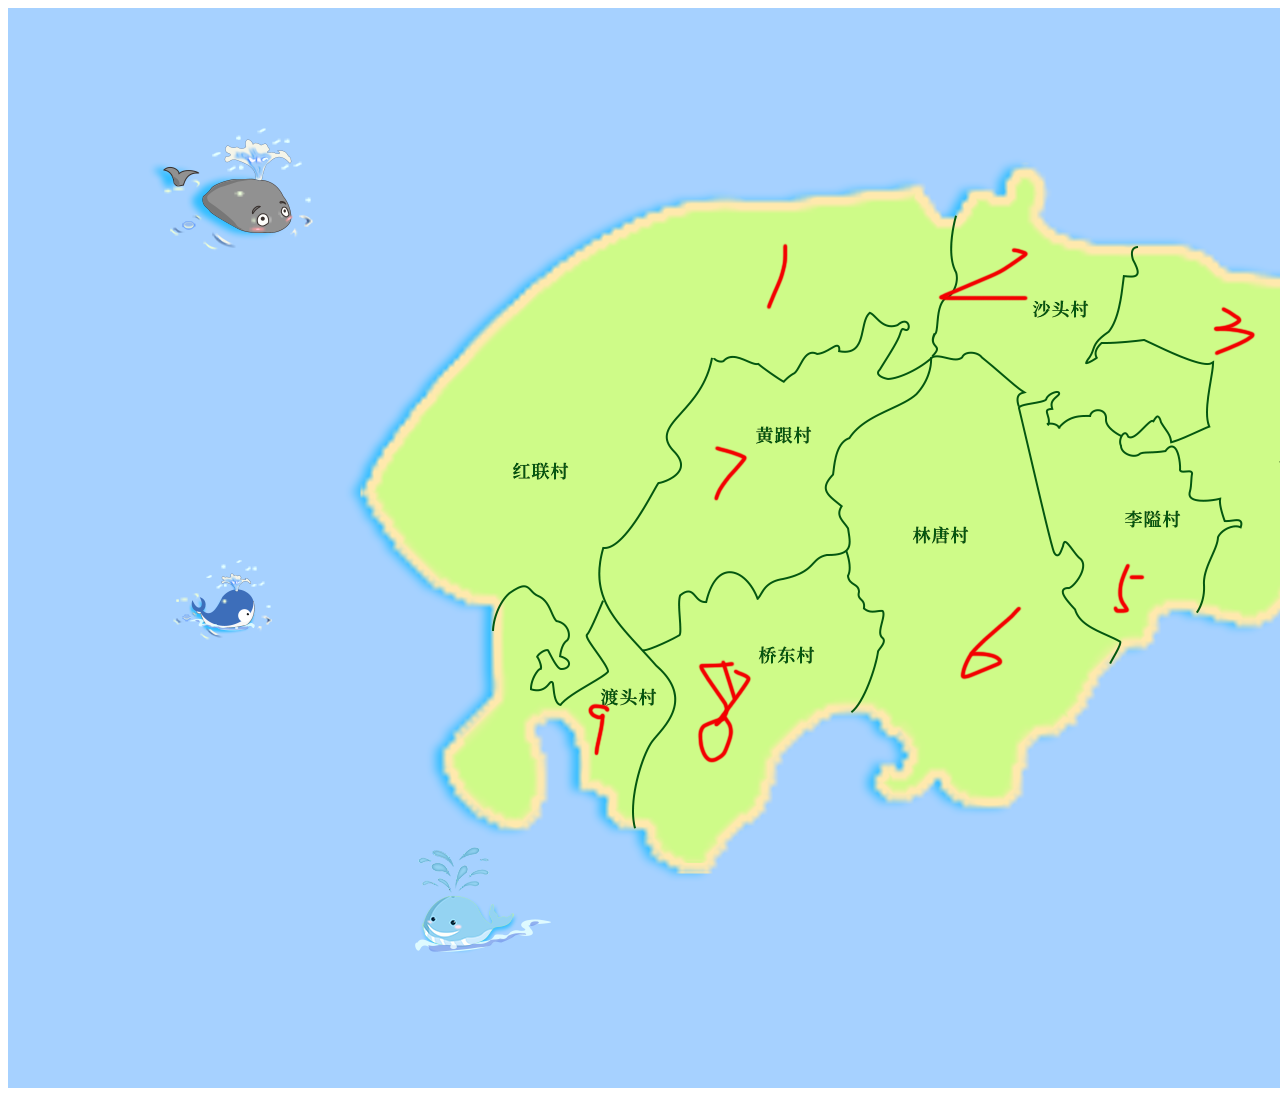
==== commit d92f60d1: "chaoqiao" ====
--- a/html/mapXY.html
+++ b/html/mapXY.html
@@ -9,19 +9,20 @@
     <script src="main.js"></script>
 </head>
 <body>
+<img src="资料/戚家山街道源村.png" alt="" usemap="#Map">
 <map name="Map">
-  <area shape="poly" coords="716,972,739,955,755,923,800,926,935,809,929,787,1001,732,981,697,995,640,902,647,612,767,610,790,659,789,674,823,649,884,660,906" href="#">
-  <area shape="poly" coords="1071,529,996,640,983,696,1003,730,1058,719,1147,699,1159,673,1148,589,1123,585,1117,557" href="#">
-  <area shape="poly" coords="1071,525,1064,485,1016,485,993,499,972,494,975,452,839,430,784,429,704,483,648,565,637,622,585,688,615,763,901,645,996,638" href="#">
-  <area shape="poly" coords="975,138,797,148,811,184,790,258,807,263,814,296,796,306,795,333,758,345,748,387,784,427,836,428,976,451,1002,326,966,220,971,177,959,149" href="#">
-  <area shape="poly" coords="1060,137,977,138,961,148,973,175,967,218,1003,327,1054,333,1076,338,1121,300,1122,274,1098,219,1103,192,1076,171,1073,149" href="#">
-  <area shape="poly" coords="1121,302,1077,339,1002,331,976,452,974,492,994,499,1014,484,1063,481,1079,453,1098,397,1128,377,1156,338" href="#">
-  <area shape="poly" coords="1066,135,1162,120,1162,212,1206,246,1169,257,1125,275,1100,220,1105,191,1076,169,1075,148" href="#">
-  <area shape="poly" coords="1214,245,1126,277,1123,301,1163,339,1224,309,1281,299,1293,252,1317,227,1311,196,1304,180,1316,163,1349,161,1358,148,1349,125,1309,112,1258,220" href="#">
-  <area shape="poly" coords="716,991,1159,709,1178,576,1089,472,1290,313,1392,117,1288,72,1204,234,1165,83,782,126,568,682,595,802,622,908,612,1078,3,1075,3,1,1918,3,1913,1068,617,1074,627,907" href="#">
+  <area shape="poly" coords="490,598,460,587,379,516,366,478,449,360,561,252,682,192,782,195,908,179,940,208,945,240,952,269,931,308,928,349,888,369,872,366,899,320,881,319,861,307,848,340,832,342,831,338,802,345,778,375,726,348,707,351,660,426,673,457,658,472,608,537,598,538,588,572,596,592,581,628,599,661,554,695,546,675,525,679,531,658,532,649,542,638,551,657,560,654,552,643,564,626,548,607,517,573" href="#">
+
+  <area shape="poly" coords="942,210,953,266,933,306,930,346,954,351,966,343,1014,381,1010,390,1012,398,1038,394,1049,383,1045,398,1040,403,1041,412,1051,419,1082,408,1093,400,1112,427,1123,429,1149,408,1164,432,1202,418,1205,355,1135,333,1093,335,1088,344,1089,350,1079,351,1089,332,1106,317,1115,266,1131,264,1125,240,1081,240,1029,216,1032,185,1021,164,1004,173,1002,193,969,186" href="#">
+  <area shape="poly" coords="1128,241,1131,263,1116,266,1106,319,1097,333,1133,330,1206,354,1203,420,1166,433,1150,408,1123,429,1116,428,1115,441,1129,446,1164,441,1171,447,1172,460,1184,463,1182,486,1189,493,1214,491,1217,511,1234,512,1233,516,1219,521,1210,535,1191,601,1250,612,1262,606,1298,551,1309,531,1309,517,1317,501,1339,485,1348,499,1357,496,1365,500,1370,494,1358,479,1350,474,1352,451,1334,434,1317,436,1314,421,1322,406,1329,413,1351,399,1339,370,1347,356,1367,357,1373,328,1383,341,1388,340,1385,299,1341,297,1326,281,1283,275,1249,277,1226,269,1182,241" href="#">
+  <area shape="poly" coords="1387,298,1387,341,1376,330,1368,353,1367,359,1349,357,1340,370,1349,399,1330,412,1323,411,1317,418,1318,431,1335,434,1354,448,1351,470,1360,479,1369,491,1361,499,1353,497,1350,501,1339,487,1320,499,1313,512,1310,532,1306,546,1362,574,1426,572,1440,550,1434,538,1453,517,1469,521,1469,510,1438,484,1456,451,1512,420,1528,408,1488,387,1446,353,1436,321,1458,293,1455,279,1415,302" href="#">
+  <area shape="poly" coords="1191,600,1214,524,1231,514,1216,513,1211,492,1190,493,1181,488,1184,462,1172,460,1170,447,1161,442,1132,445,1116,443,1114,428,1093,403,1056,419,1042,417,1040,403,1037,394,1012,399,1047,547,1058,535,1075,555,1070,573,1057,581,1069,603,1111,636,1134,634,1153,602" href="#">
+  <area shape="poly" coords="929,347,954,352,965,345,1012,384,1008,387,1047,546,1058,535,1074,557,1069,574,1057,579,1067,606,1110,636,1083,671,1047,724,1023,725,1003,790,951,789,933,767,895,789,872,775,884,760,896,766,906,741,848,699,874,637,875,603,860,602,837,542,838,516,834,500,817,481,824,468,838,433,896,396,918,378" href="#">
+  <area shape="poly" coords="707,351,725,349,780,374,801,344,833,338,849,341,860,306,878,318,896,320,870,366,885,370,927,351,913,380,837,431,817,480,835,501,835,544,814,547,798,563,762,573,752,591,732,566,711,566,697,593,682,585,671,586,671,627,636,641,599,594,591,570,596,544,610,538,675,459,663,426" href="#">
+  <area shape="poly" coords="847,697,873,634,875,602,857,601,837,545,815,548,792,569,763,573,752,590,731,567,712,568,699,591,681,585,674,588,672,627,636,643,661,671,668,699,650,726,633,764,628,812,641,818,648,845,697,859,734,814,754,801,769,743,805,709" href="#">
+  <area shape="poly" coords="626,816,630,765,647,730,665,698,659,669,597,594,582,628,600,662,556,697,546,675,525,679,531,648,540,639,548,652,551,644,564,626,518,575,492,597,491,685,442,743,456,785,491,814,528,804,533,749,523,725,545,705,570,720,577,752,577,777,607,783,607,811" href="#">
 </map>
 
-</map>
-<img src="资料/白峰街道片区.png" alt="" usemap="#Map">
+
 </body>
 </html>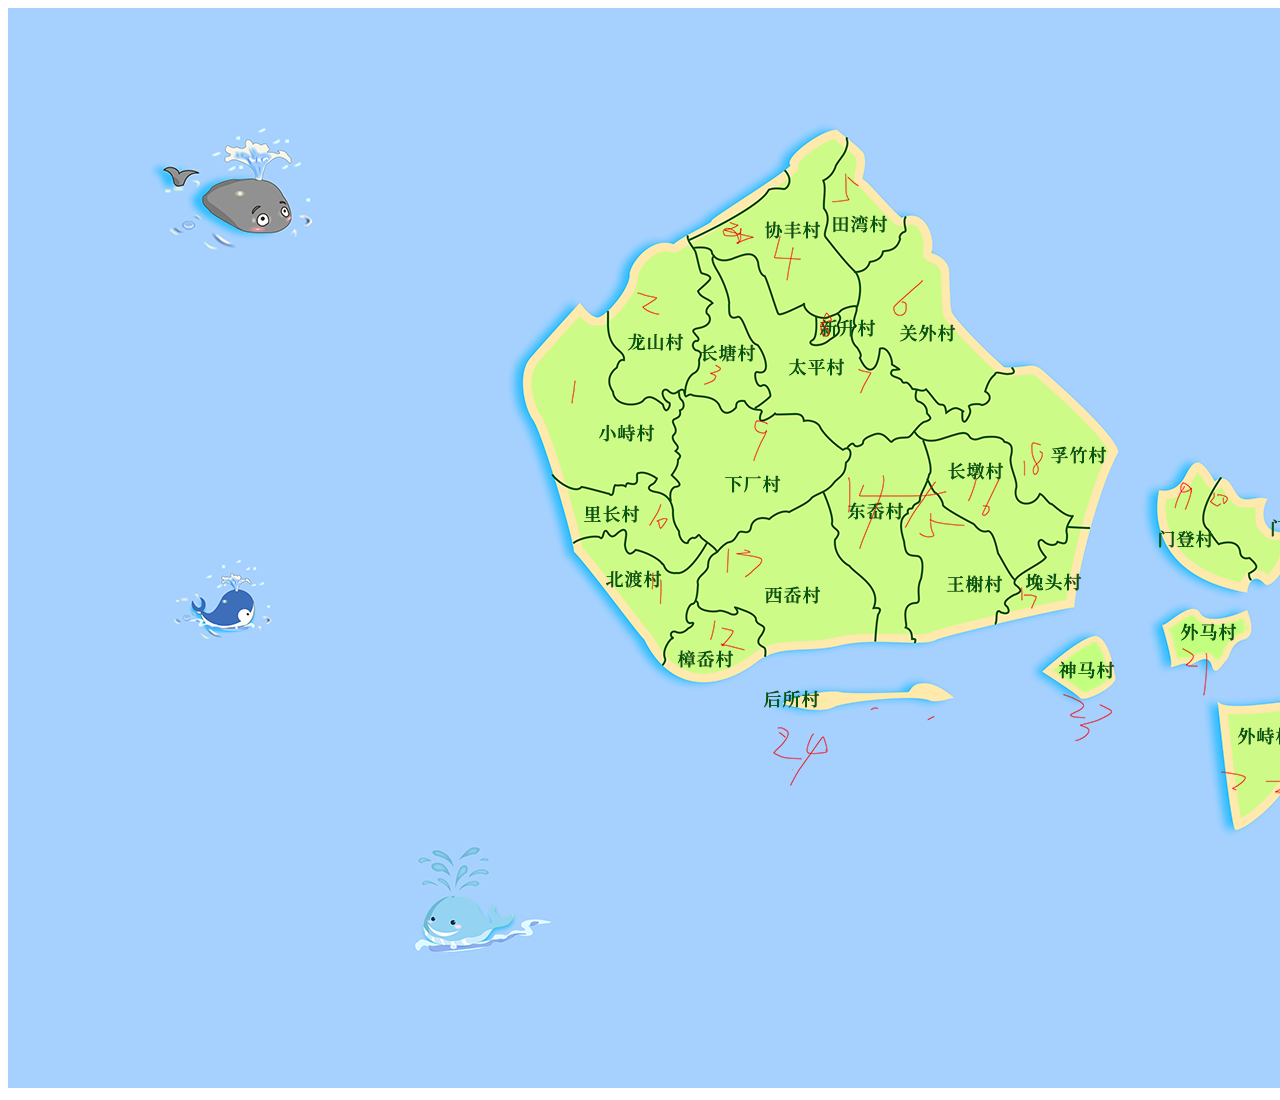
==== commit ed84f0cc: "ok" ====
--- a/html/mapXY.html
+++ b/html/mapXY.html
@@ -9,20 +9,7 @@
     <script src="main.js"></script>
 </head>
 <body>
-<img src="资料/戚家山街道源村.png" alt="" usemap="#Map">
-<map name="Map">
-  <area shape="poly" coords="490,598,460,587,379,516,366,478,449,360,561,252,682,192,782,195,908,179,940,208,945,240,952,269,931,308,928,349,888,369,872,366,899,320,881,319,861,307,848,340,832,342,831,338,802,345,778,375,726,348,707,351,660,426,673,457,658,472,608,537,598,538,588,572,596,592,581,628,599,661,554,695,546,675,525,679,531,658,532,649,542,638,551,657,560,654,552,643,564,626,548,607,517,573" href="#">
-
-  <area shape="poly" coords="942,210,953,266,933,306,930,346,954,351,966,343,1014,381,1010,390,1012,398,1038,394,1049,383,1045,398,1040,403,1041,412,1051,419,1082,408,1093,400,1112,427,1123,429,1149,408,1164,432,1202,418,1205,355,1135,333,1093,335,1088,344,1089,350,1079,351,1089,332,1106,317,1115,266,1131,264,1125,240,1081,240,1029,216,1032,185,1021,164,1004,173,1002,193,969,186" href="#">
-  <area shape="poly" coords="1128,241,1131,263,1116,266,1106,319,1097,333,1133,330,1206,354,1203,420,1166,433,1150,408,1123,429,1116,428,1115,441,1129,446,1164,441,1171,447,1172,460,1184,463,1182,486,1189,493,1214,491,1217,511,1234,512,1233,516,1219,521,1210,535,1191,601,1250,612,1262,606,1298,551,1309,531,1309,517,1317,501,1339,485,1348,499,1357,496,1365,500,1370,494,1358,479,1350,474,1352,451,1334,434,1317,436,1314,421,1322,406,1329,413,1351,399,1339,370,1347,356,1367,357,1373,328,1383,341,1388,340,1385,299,1341,297,1326,281,1283,275,1249,277,1226,269,1182,241" href="#">
-  <area shape="poly" coords="1387,298,1387,341,1376,330,1368,353,1367,359,1349,357,1340,370,1349,399,1330,412,1323,411,1317,418,1318,431,1335,434,1354,448,1351,470,1360,479,1369,491,1361,499,1353,497,1350,501,1339,487,1320,499,1313,512,1310,532,1306,546,1362,574,1426,572,1440,550,1434,538,1453,517,1469,521,1469,510,1438,484,1456,451,1512,420,1528,408,1488,387,1446,353,1436,321,1458,293,1455,279,1415,302" href="#">
-  <area shape="poly" coords="1191,600,1214,524,1231,514,1216,513,1211,492,1190,493,1181,488,1184,462,1172,460,1170,447,1161,442,1132,445,1116,443,1114,428,1093,403,1056,419,1042,417,1040,403,1037,394,1012,399,1047,547,1058,535,1075,555,1070,573,1057,581,1069,603,1111,636,1134,634,1153,602" href="#">
-  <area shape="poly" coords="929,347,954,352,965,345,1012,384,1008,387,1047,546,1058,535,1074,557,1069,574,1057,579,1067,606,1110,636,1083,671,1047,724,1023,725,1003,790,951,789,933,767,895,789,872,775,884,760,896,766,906,741,848,699,874,637,875,603,860,602,837,542,838,516,834,500,817,481,824,468,838,433,896,396,918,378" href="#">
-  <area shape="poly" coords="707,351,725,349,780,374,801,344,833,338,849,341,860,306,878,318,896,320,870,366,885,370,927,351,913,380,837,431,817,480,835,501,835,544,814,547,798,563,762,573,752,591,732,566,711,566,697,593,682,585,671,586,671,627,636,641,599,594,591,570,596,544,610,538,675,459,663,426" href="#">
-  <area shape="poly" coords="847,697,873,634,875,602,857,601,837,545,815,548,792,569,763,573,752,590,731,567,712,568,699,591,681,585,674,588,672,627,636,643,661,671,668,699,650,726,633,764,628,812,641,818,648,845,697,859,734,814,754,801,769,743,805,709" href="#">
-  <area shape="poly" coords="626,816,630,765,647,730,665,698,659,669,597,594,582,628,600,662,556,697,546,675,525,679,531,648,540,639,548,652,551,644,564,626,518,575,492,597,491,685,442,743,456,785,491,814,528,804,533,749,523,725,545,705,570,720,577,752,577,777,607,783,607,811" href="#">
-</map>
-
+<img src="资料/大榭街道村源文件.png" alt="" usemap="#Map">
 
 </body>
 </html>